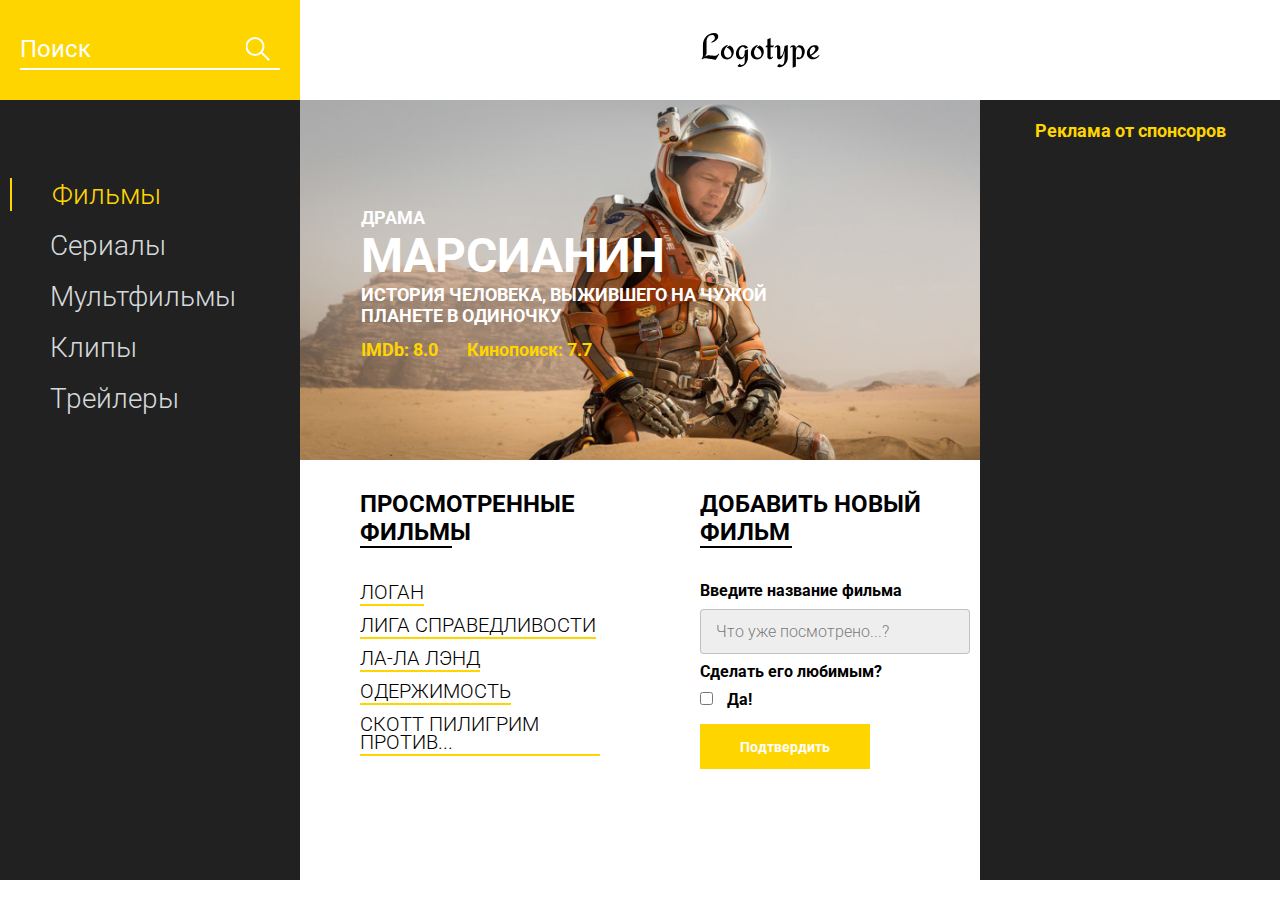
==== mars/index.html @ 4235bff5 "2023-12-11 mars" ====
<!DOCTYPE html>
<html lang="en">

<head>
    <meta charset="UTF-8">
    <meta name="viewport" content="width=device-width, initial-scale=1.0">
    <title>Movie DB</title>
    <link href="https://fonts.googleapis.com/css?family=Roboto:300,400,700&display=swap&subset=cyrillic-ext"
        rel="stylesheet">
    <link rel="stylesheet" href="css/style.min.css">
</head>

<body>
    <header class="header">
        <div class="header__search">
            <form action="#">
                <input type="text" placeholder="Поиск">
            </form>
        </div>
        <div class="header__logo">
            <img src="icons/Logotype.svg" alt="logo">
        </div>
    </header>
    <main class="promo">
        <div class="promo__menu">
            <nav class="promo__menu-list">
                <ul>
                    <li><a class="promo__menu-item promo__menu-item_active" href="#">Фильмы</a></li>
                    <li><a class="promo__menu-item" href="#">Сериалы</a></li>
                    <li><a class="promo__menu-item" href="#">Мультфильмы</a></li>
                    <li><a class="promo__menu-item" href="#">Клипы</a></li>
                    <li><a class="promo__menu-item" href="#">Трейлеры</a></li>
                </ul>
            </nav>
        </div>
        <div class="promo__content">
            <div class="promo__bg">
                <div class="promo__genre">КОМЕДИЯ</div>
                <div class="promo__title">МАРСИАНИН</div>
                <div class="promo__descr">ИСТОРИЯ ЧЕЛОВЕКА, ВЫЖИВШЕГО НА ЧУЖОЙ ПЛАНЕТЕ В ОДИНОЧКУ</div>
                <div class="promo__ratings">
                    <span>IMDb: 8.0</span>
                    <span>Кинопоиск: 7.7</span>
                </div>
            </div>
            <div class="promo__interactive">
                <div>
                    <div class="promo__interactive-title">ПРОСМОТРЕННЫЕ ФИЛЬМЫ</div>
                    <ul class="promo__interactive-list">
                        <li class="promo__interactive-item">ЛОГАН
                            <div class="delete"></div>
                        </li>
                        <li class="promo__interactive-item">ЛИГА СПРАВЕДЛИВОСТИ
                            <div class="delete"></div>
                        </li>
                        <li class="promo__interactive-item">ЛА-ЛА ЛЭНД
                            <div class="delete"></div>
                        </li>
                        <li class="promo__interactive-item">ОДЕРЖИМОСТЬ
                            <div class="delete"></div>
                        </li>
                        <li class="promo__interactive-item">СКОТТ ПИЛИГРИМ ПРОТИВ...
                            <div class="delete"></div>
                        </li>
                    </ul>
                </div>
                <div>
                    <form class="add">
                        <div class="promo__interactive-title">ДОБАВИТЬ НОВЫЙ ФИЛЬМ</div>
                        <span>Введите название фильма</span>
                        <input class="adding__input" type="text" placeholder="Что уже посмотрено...?">
                        <span>Сделать его любимым?</span>
                        <input type="checkbox">
                        <span class="yes">Да!</span>
                        <button>Подтвердить</button>
                    </form>
                </div>
            </div>
        </div>
        <div class="promo__adv">
            <div class="promo__adv-title">Реклама от спонсоров</div>
            <img src="img/content_1.jpg" alt="some picture">
            <img src="img/content_2.jpg" alt="some picture">
            <img src="img/content_3.png" alt="some picture">
        </div>
    </main>

    <script src="js/script2.js"></script>
</body>

</html>
---- mars/css/style.min.css ----
*{-webkit-box-sizing:border-box;box-sizing:border-box;margin:0;padding:0;font-family:"Roboto",sans-serif}.header{display:-webkit-box;display:-ms-flexbox;display:flex;height:100px}.header__search{display:-webkit-box;display:-ms-flexbox;display:flex;-webkit-box-pack:center;-ms-flex-pack:center;justify-content:center;-webkit-box-align:center;-ms-flex-align:center;align-items:center;height:100%;width:300px;background:#ffd500}.header__search form{position:relative;width:260px;height:30px}.header__search form input{width:100%;border:none;border-bottom:2px solid #fff;background-color:rgba(0,0,0,0);color:#fff;font-size:24px;line-height:28px;padding-bottom:5px;outline:none}.header__search form input::-webkit-input-placeholder{color:#fff}.header__search form input::-moz-placeholder{color:#fff}.header__search form input:-ms-input-placeholder{color:#fff}.header__search form input::-ms-input-placeholder{color:#fff}.header__search form input::placeholder{color:#fff}.header__search form:after{content:"";display:block;position:absolute;top:2px;right:10px;background:url("../icons/search.svg") center center/cover no-repeat;width:24px;height:24px}.header__logo{display:-webkit-box;display:-ms-flexbox;display:flex;-webkit-box-pack:center;-ms-flex-pack:center;justify-content:center;-webkit-box-align:center;-ms-flex-align:center;align-items:center;height:100%;width:calc(100% - 360px)}.promo{height:780px;display:-webkit-box;display:-ms-flexbox;display:flex}.promo__menu{width:300px;height:100%;background:#212121;padding:60px 0 0 10px}.promo__menu-item{display:block;font-size:28px;line-height:33px;color:#d6d9dc;text-decoration:none;font-weight:300;padding-left:40px;margin-top:18px}.promo__menu-item:hover{color:#ffd500}.promo__menu-item_active{border-left:2px solid #ffd500;color:#ffd500}.promo__content{width:calc(100% - 600px)}.promo__bg{height:360px;background:url("../img/mars.webp") center center/cover no-repeat;background-position:top;padding:107px 0 0 61px}.promo__genre{font-weight:bold;font-size:18px;line-height:21px;color:#fff;text-transform:uppercase}.promo__title{font-weight:bold;font-size:48px;line-height:56px;color:#fff;text-transform:uppercase}.promo__descr{width:481px;font-weight:bold;font-size:18px;line-height:21px;color:#fff;text-transform:uppercase}.promo__ratings{margin-top:13px}.promo__ratings span{font-weight:bold;font-size:18px;line-height:21px;color:#ffd500;margin-right:25px}.promo__interactive{display:-webkit-box;display:-ms-flexbox;display:flex}.promo__interactive>div{width:50%;padding:30px 0 0 60px}.promo__interactive-title{display:inline-block;font-weight:bold;font-size:24px;line-height:28px;color:#000}.promo__interactive-title:after{content:"";display:block;width:33%;height:2px;background-color:#000}.promo__interactive-list{list-style-type:none;margin-top:35px;display:-webkit-box;display:-ms-flexbox;display:flex;-webkit-box-orient:vertical;-webkit-box-direction:normal;-ms-flex-direction:column;flex-direction:column;-webkit-box-align:start;-ms-flex-align:start;align-items:flex-start}.promo__interactive-item{display:inline-block;position:relative;font-weight:300;font-size:20px;line-height:18px;color:#000;margin-bottom:15px;padding-right:40px;text-transform:uppercase}.promo__interactive-item span{display:block;position:absolute;left:-30px;top:50%;-webkit-transform:translateY(-50%);transform:translateY(-50%);width:20px;height:20px;background:url("../icons/Star.svg") center center/cover no-repeat}.promo__interactive-item:before{content:"";position:absolute;bottom:-5px;display:block;width:calc(100% - 40px);height:2px;background-color:#ffd500}.promo__interactive-item:hover .delete{content:"";display:block;position:absolute;right:0px;top:50%;-webkit-transform:translateY(-50%);transform:translateY(-50%);width:20px;height:20px;background:url("../icons/trash.png") center center/cover no-repeat;cursor:pointer}.promo__interactive .add .promo__interactive-title{margin-bottom:25px}.promo__interactive .add span{display:block;margin:10px 0;font-weight:bold;font-size:16px;line-height:16px;color:#000}.promo__interactive .add .yes{display:inline;margin-left:10px}.promo__interactive .add input[type=text]{width:270px;height:45px;line-height:50px;font-size:16px;background:rgba(196,196,196,.29);border:1px solid rgba(0,0,0,.19);padding:0 15px;outline:none;border-radius:4px}.promo__interactive .add input[type=text]::-webkit-input-placeholder{font-weight:300;font-size:16px;color:rgba(0,0,0,.53)}.promo__interactive .add input[type=text]::-moz-placeholder{font-weight:300;font-size:16px;color:rgba(0,0,0,.53)}.promo__interactive .add input[type=text]:-ms-input-placeholder{font-weight:300;font-size:16px;color:rgba(0,0,0,.53)}.promo__interactive .add input[type=text]::-ms-input-placeholder{font-weight:300;font-size:16px;color:rgba(0,0,0,.53)}.promo__interactive .add input[type=text]::placeholder{font-weight:300;font-size:16px;color:rgba(0,0,0,.53)}.promo__interactive .add button{display:block;margin-top:15px;width:170px;height:45px;background:#ffd500;font-weight:bold;font-size:14px;line-height:14px;color:#fff;border:none;outline:none;cursor:pointer}.promo__interactive .add button:active{-webkit-transform:scale(0.95);transform:scale(0.95)}.promo__adv{background:#212121;width:300px;height:100%}.promo__adv-title{font-weight:bold;font-size:18px;line-height:21px;color:#ffd500;margin:20px 0;text-align:center}.promo__adv img{width:100%;margin-bottom:10px}/*# sourceMappingURL=style.min.css.map */
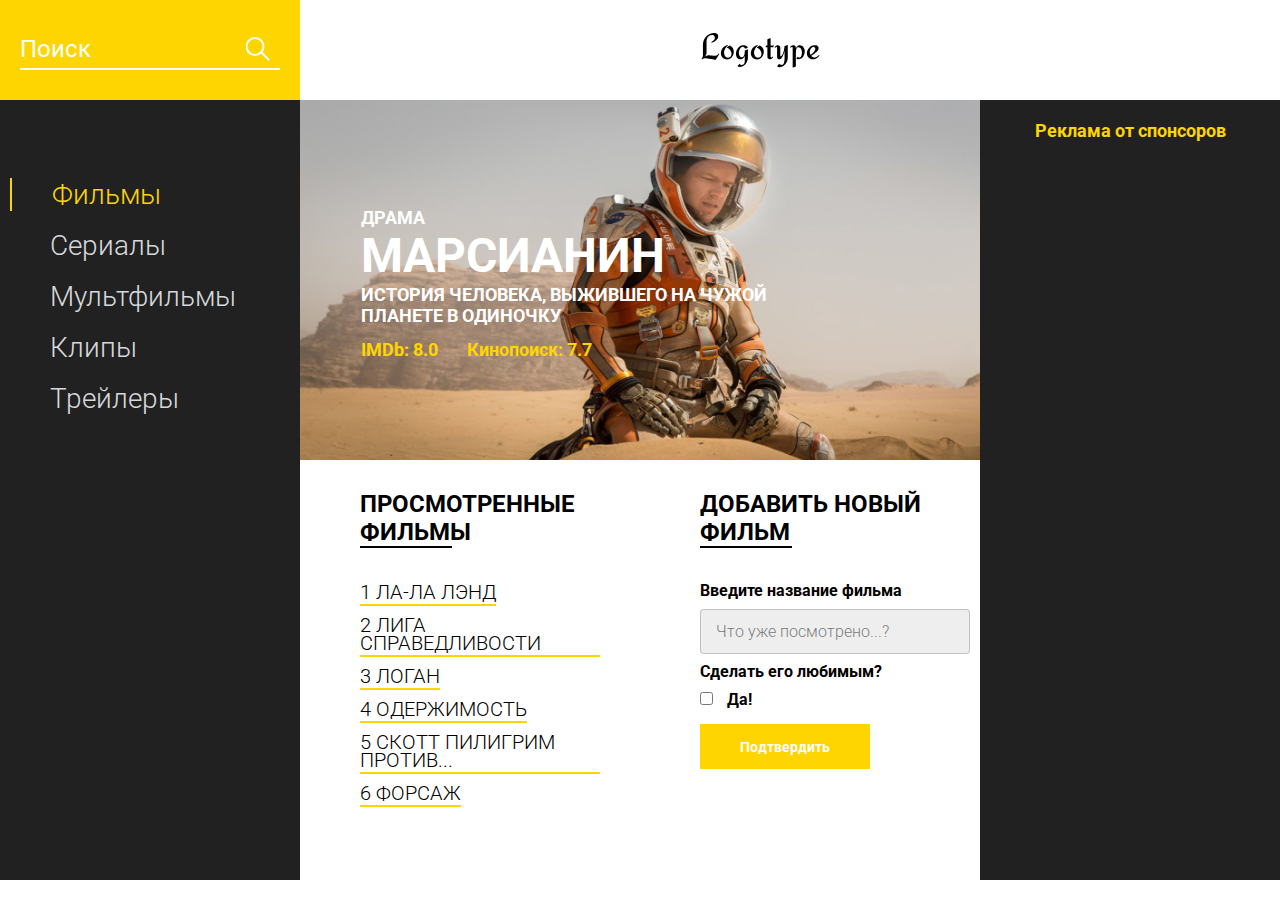
==== commit 10c6003b: "PR6 2023-12-19" ====
--- a/mars/index.html
+++ b/mars/index.html
@@ -85,7 +85,7 @@
         </div>
     </main>
 
-    <script src="js/script2.js"></script>
+    <script src="js/hreni.js"></script>
 </body>
 
 </html>